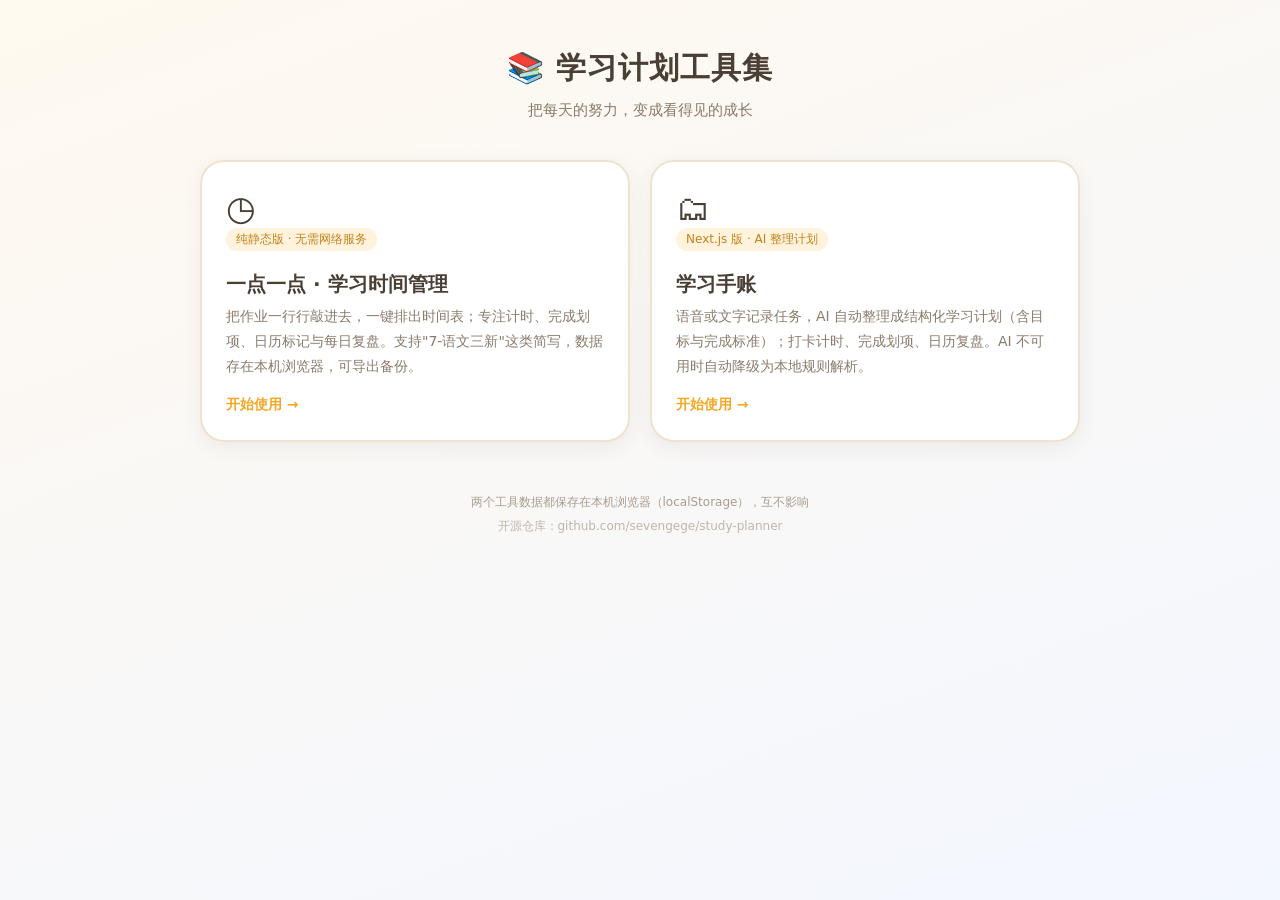
==== index.html @ b69b9b00 "添加首页导航" ====
<!DOCTYPE html>
<html lang="zh-CN">
<head>
<meta charset="UTF-8">
<meta name="viewport" content="width=device-width, initial-scale=1.0">
<title>学习计划工具集</title>
<style>
  * { margin:0; padding:0; box-sizing:border-box; }
  body {
    font-family: "PingFang SC","Microsoft YaHei",system-ui,sans-serif;
    background: linear-gradient(160deg,#FFF9EF 0%,#F3F7FF 100%);
    color:#4A3F35; min-height:100vh; padding:48px 20px;
  }
  .wrap { max-width:880px; margin:0 auto; }
  h1 { font-size:30px; text-align:center; letter-spacing:1px; }
  .sub { text-align:center; color:#8A7B6B; margin:12px 0 40px; font-size:15px; }
  .cards { display:grid; grid-template-columns:repeat(auto-fit,minmax(300px,1fr)); gap:20px; }
  a.card {
    display:block; text-decoration:none; color:inherit; background:#fff;
    border:2px solid #EFE3D0; border-radius:24px; padding:26px 24px;
    box-shadow:0 6px 20px rgba(74,63,53,.07); transition:transform .2s, box-shadow .2s;
  }
  a.card:hover { transform:translateY(-4px); box-shadow:0 12px 28px rgba(74,63,53,.13); }
  .icon { font-size:34px; }
  .card h2 { font-size:20px; margin:10px 0 6px; }
  .card .tag { display:inline-block; font-size:12px; padding:3px 10px; border-radius:999px; background:#FFF3DD; color:#C4831B; margin-bottom:10px; }
  .card p { font-size:14px; line-height:1.8; color:#8A7B6B; }
  .card .go { margin-top:16px; font-size:14px; font-weight:700; color:#F5A623; }
  footer { text-align:center; margin-top:48px; font-size:12px; color:#A99C8C; line-height:2; }
</style>
</head>
<body>
<div class="wrap">
  <h1>📚 学习计划工具集</h1>
  <p class="sub">把每天的努力，变成看得见的成长</p>

  <div class="cards">
    <a class="card" href="./little-step/">
      <div class="icon">◷</div>
      <span class="tag">纯静态版 · 无需网络服务</span>
      <h2>一点一点 · 学习时间管理</h2>
      <p>把作业一行行敲进去，一键排出时间表；专注计时、完成划项、日历标记与每日复盘。支持"7-语文三新"这类简写，数据存在本机浏览器，可导出备份。</p>
      <div class="go">开始使用 →</div>
    </a>

    <a class="card" href="./journal/">
      <div class="icon">🗂</div>
      <span class="tag">Next.js 版 · AI 整理计划</span>
      <h2>学习手账</h2>
      <p>语音或文字记录任务，AI 自动整理成结构化学习计划（含目标与完成标准）；打卡计时、完成划项、日历复盘。AI 不可用时自动降级为本地规则解析。</p>
      <div class="go">开始使用 →</div>
    </a>
  </div>

  <footer>
    两个工具数据都保存在本机浏览器（localStorage），互不影响<br>
    <span style="opacity:.7">开源仓库：github.com/sevengege/study-planner</span>
  </footer>
</div>
</body>
</html>
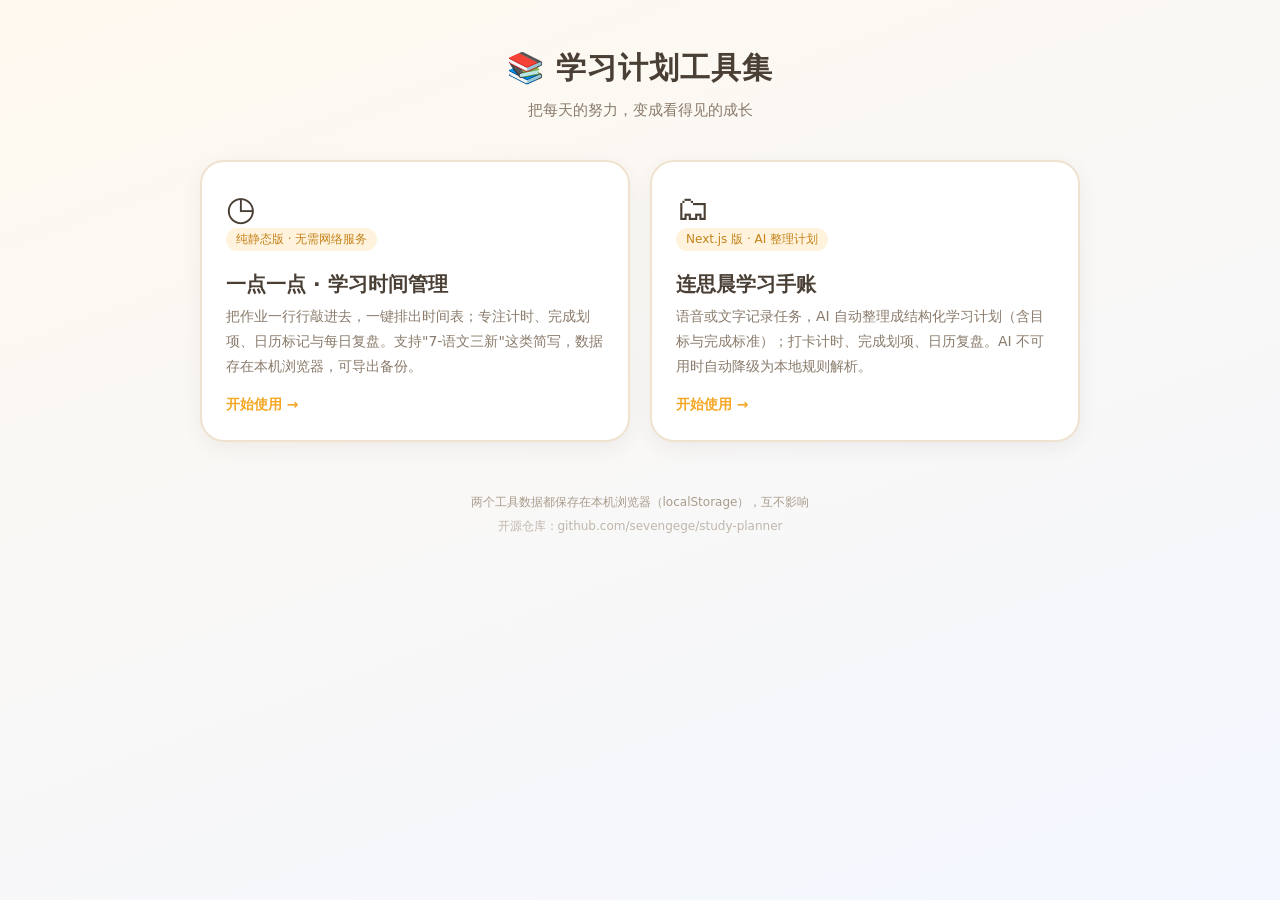
==== commit b30e6fd9: "首页导航改名" ====
--- a/index.html
+++ b/index.html
@@ -46,7 +46,7 @@
     <a class="card" href="./journal/">
       <div class="icon">🗂</div>
       <span class="tag">Next.js 版 · AI 整理计划</span>
-      <h2>学习手账</h2>
+      <h2>连思晨学习手账</h2>
       <p>语音或文字记录任务，AI 自动整理成结构化学习计划（含目标与完成标准）；打卡计时、完成划项、日历复盘。AI 不可用时自动降级为本地规则解析。</p>
       <div class="go">开始使用 →</div>
     </a>
